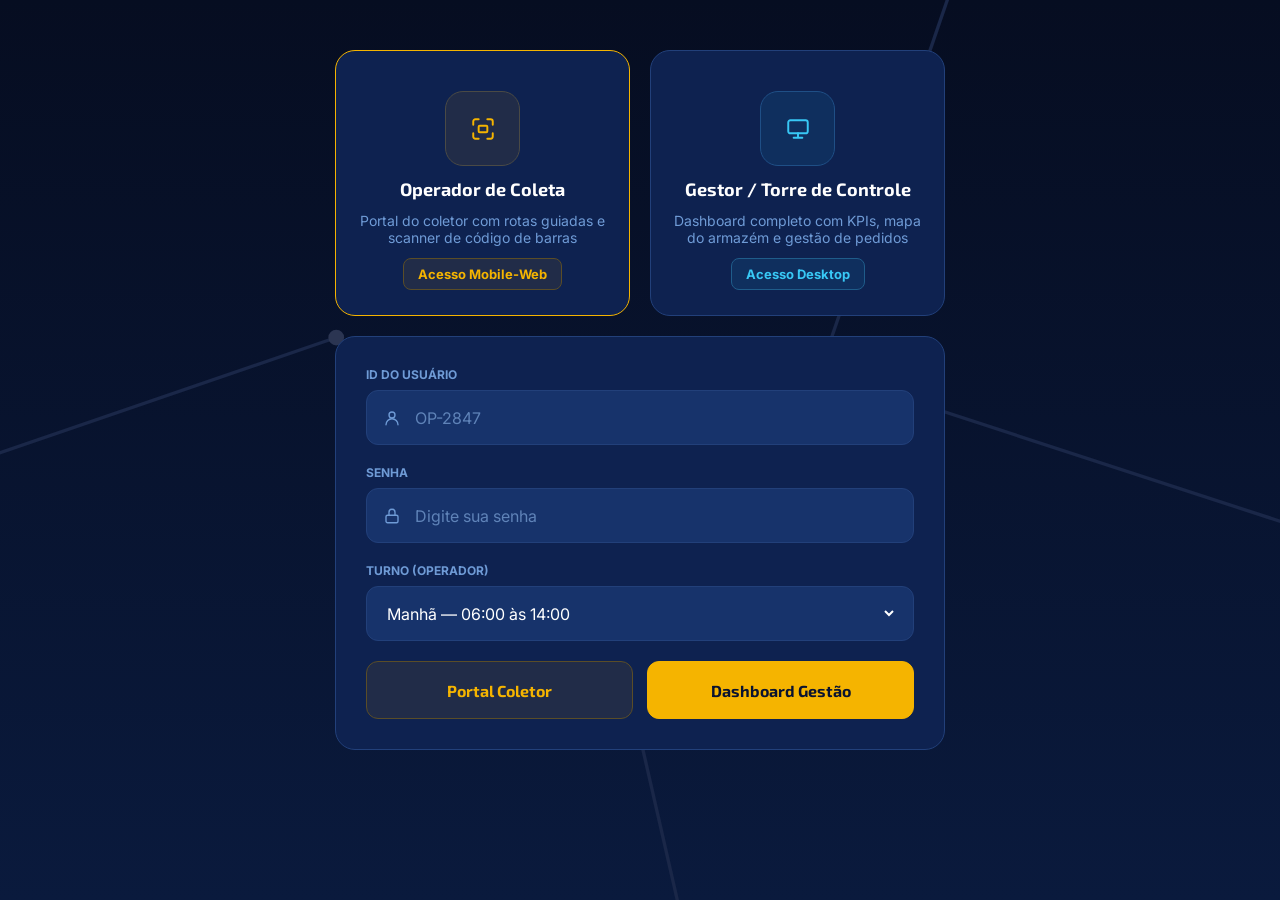
==== catalogo.html @ 90b7bf6c "Telas Co-authored-by: Copilot <223556219+Copilot@users.noreply.github.com>" ====
<!DOCTYPE html>
<html lang="pt-BR">
<head>
  <meta charset="UTF-8">
  <meta name="viewport" content="width=device-width, initial-scale=1">
  <title>Catálogo SKU - SmartPick</title>
  <link href="https://fonts.googleapis.com/css2?family=Exo+2:wght@700;800&family=Inter:wght@400;500;600&family=JetBrains+Mono:wght@400;700&display=swap" rel="stylesheet">
  <link rel="stylesheet" href="catalogo.css">
</head>
<body>

  <aside class="sidebar" id="menu"></aside>

  <div class="principal">

    <header class="topo">
      <h2>Catálogo SKU</h2>
      <div>
        <span id="data"></span>
        <span class="status">● Sistema Ativo</span>
      </div>
    </header>

    <div class="conteudo">

      <section class="lista">
        <div class="lista-topo">
          <h3>Catálogo SKUs <span class="contador" id="contador">8</span></h3>
          <input type="text" id="busca" placeholder="🔍 Buscar SKU...">
        </div>
        <div id="itens"></div>
      </section>

      <section class="detalhe">
        <div class="detalhe-topo">
          <div>
            <p class="codigo" id="d-codigo"></p>
            <h2 id="d-nome"></h2>
            <p class="categoria" id="d-categoria"></p>
          </div>
          <div class="botoes">
            <button class="btn-editar" id="btnEditar">Editar</button>
            <button class="btn-salvar" id="btnSalvar">Salvar</button>
          </div>
        </div>

        <div class="nivel" id="d-nivel"></div>

        <div class="grade">
          <div class="caixa">
            <h4>DIMENSÕES E PESO</h4>
            <div class="medidas">
              <div><b id="d-comp"></b><span>Comprimento</span></div>
              <div><b id="d-larg"></b><span>Largura</span></div>
              <div><b id="d-alt"></b><span>Altura</span></div>
              <div><b id="d-peso"></b><span>Peso</span></div>
            </div>
          </div>

          <div class="caixa">
            <h4>LOCALIZAÇÃO</h4>
            <small>Zona</small>
            <p class="zona" id="d-zona"></p>
            <small>Endereço</small>
            <p class="endereco" id="d-endereco"></p>
            <div class="etiquetas" id="d-etiquetas"></div>
          </div>

          <div class="caixa">
            <h4>CÓDIGO DE BARRAS (EAN-13)</h4>
            <div class="barras" id="d-barras"></div>
            <p class="ean" id="d-ean"></p>
          </div>

          <div class="caixa">
            <h4>NÍVEL DE ESTOQUE</h4>
            <p class="qtd" id="d-qtd"></p>
            <div class="estoque-linha">
              <span>unidades</span>
              <span>Mínimo: <b id="d-min"></b></span>
            </div>
            <div class="barra-fundo"><div class="barra-cheia" id="d-barra"></div></div>
          </div>
        </div>
      </section>
    </div>
  </div>

  <script src="menu.js"></script>
  <script src="catalogo.js"></script>
</body>
</html>
---- catalogo.css ----
* {
  box-sizing: border-box;
  margin: 0;
}

body {
  display: flex;
  height: 100vh;
  overflow: hidden;
  font-family: 'Inter', Arial, sans-serif;
  color: white;
  background: #07102a;
}

button, input {
  font-family: inherit;
}

.sidebar {
  width: 240px;
  display: flex;
  flex-direction: column;
  background: #060d21;
  border-right: 1px solid #1a2d5c;
}

.logo {
  padding: 25px 20px;
  border-bottom: 1px solid #1a2d5c;
}

.logo h1 {
  font-family: 'Exo 2', Arial, sans-serif;
  font-size: 20px;
}

.logo h1 span {
  color: #f5b400;
}

.logo small {
  color: #4a6aa5;
  font-size: 11px;
}

.menu-titulo {
  padding: 20px 20px 10px 20px;
  font-size: 10px;
  letter-spacing: 2px;
  color: #4a6aa5;
}

nav a {
  display: block;
  margin: 4px 10px;
  padding: 12px 14px;
  font-size: 14px;
  color: #8fb0e0;
  text-decoration: none;
  border-radius: 10px;
  border: 1px solid transparent;
}

nav a:hover {
  background: #0e2250;
}

nav a.ativo {
  color: #f5b400;
  background: #2a2a2a;
  border-color: #f5b400;
}

nav a.ativo b {
  float: right;
  font-size: 10px;
}

.usuario {
  display: flex;
  gap: 10px;
  align-items: center;
  margin: auto 20px 0 20px;
  padding-top: 15px;
  border-top: 1px solid #1a2d5c;
}

.avatar {
  width: 34px;
  height: 34px;
  display: flex;
  align-items: center;
  justify-content: center;
  font-weight: bold;
  color: #f5b400;
  background: #2a2a2a;
  border: 1px solid #f5b400;
  border-radius: 50%;
}

.usuario strong {
  display: block;
  font-size: 13px;
}

.usuario small {
  font-size: 11px;
  color: #5b8fd6;
}

.coletores {
  margin: 12px 20px 15px 20px;
  font-size: 11px;
  color: #10d9a0;
}

.principal {
  flex: 1;
  display: flex;
  flex-direction: column;
  min-width: 0;
}

.topo {
  height: 52px;
  display: flex;
  justify-content: space-between;
  align-items: center;
  padding: 0 24px;
  background: #060d21;
  border-bottom: 1px solid #1a2d5c;
}

.topo h2 {
  font-family: 'Exo 2', Arial, sans-serif;
  font-size: 15px;
}

.topo div {
  font-size: 12px;
  color: #6f9bd6;
}

.status {
  margin-left: 12px;
  padding: 5px 10px;
  font-weight: bold;
  font-size: 11px;
  color: #10d9a0;
  background: #0b2b2e;
  border: 1px solid #136b56;
  border-radius: 6px;
}

.conteudo {
  flex: 1;
  display: flex;
  min-height: 0;
}

.lista {
  width: 280px;
  overflow-y: auto;
  background: #08142f;
  border-right: 1px solid #1a2d5c;
}

.lista-topo {
  padding: 22px 16px 16px 16px;
  border-bottom: 1px solid #1a2d5c;
}

.lista-topo h3 {
  margin-bottom: 14px;
  font-family: 'Exo 2', Arial, sans-serif;
  font-size: 15px;
}

.contador {
  float: right;
  padding: 2px 8px;
  font-size: 11px;
  color: #6f9bd6;
  background: #17336b;
  border-radius: 5px;
}

#busca {
  width: 100%;
  height: 36px;
  padding: 0 12px;
  color: white;
  background: #17336b;
  border: 1px solid #22407a;
  border-radius: 8px;
  outline: none;
}

#busca:focus {
  border-color: #f5b400;
}

.item {
  margin: 8px;
  padding: 12px;
  cursor: pointer;
  border: 1px solid transparent;
  border-radius: 10px;
}

.item:hover {
  background: #0e2250;
}

.item.ativo {
  background: #0e2250;
  border-color: #f5b400;
}

.item-linha {
  display: flex;
  justify-content: space-between;
  align-items: center;
}

.item-cod {
  font-family: 'JetBrains Mono', monospace;
  font-size: 11px;
  color: #5b8fd6;
}

.item.ativo .item-cod {
  color: #f5b400;
}

.item-nome {
  margin: 5px 0 3px 0;
  font-size: 13px;
  font-weight: bold;
}

.item-cat {
  font-size: 11px;
  color: #5b8fd6;
}

.selo {
  margin-left: 4px;
  padding: 2px 6px;
  font-size: 10px;
  font-weight: bold;
  border-radius: 4px;
}

.selo-GROUND {
  color: #10d9a0;
  background: #0b2b2e;
}

.selo-HIGH {
  color: #ff9a3c;
  background: #2e2218;
}

.selo-BAIXO {
  color: #ff4d6d;
  background: #3a1426;
}

.detalhe {
  flex: 1;
  overflow-y: auto;
  padding: 24px 28px;
  background: linear-gradient(#07102a, #0a1a3d);
}

.detalhe-topo {
  display: flex;
  justify-content: space-between;
}

.codigo {
  font-family: 'JetBrains Mono', monospace;
  font-size: 13px;
  color: #f5b400;
}

.detalhe h2 {
  margin: 8px 0;
  font-family: 'Exo 2', Arial, sans-serif;
  font-size: 24px;
}

.categoria {
  font-size: 14px;
  color: #6f9bd6;
}

.botoes button {
  height: 36px;
  padding: 0 18px;
  margin-left: 8px;
  font-weight: bold;
  font-size: 13px;
  cursor: pointer;
  border-radius: 8px;
}

.btn-editar {
  color: #8fb0e0;
  background: #0e2250;
  border: 1px solid #22407a;
}

.btn-salvar {
  color: #0a1330;
  background: #f5b400;
  border: 1px solid #f5b400;
}

.botoes button:hover {
  opacity: 0.85;
}

.nivel {
  display: inline-block;
  margin: 20px 0;
  padding: 10px 16px;
  font-size: 13px;
  border-radius: 8px;
  border: 1px solid;
}

.nivel small {
  display: block;
  margin-top: 2px;
  font-size: 11px;
}

.nivel-GROUND {
  color: #10d9a0;
  background: #0b2b2e;
  border-color: #136b56;
}

.nivel-HIGH {
  color: #ff9a3c;
  background: #2e2218;
  border-color: #7a4a1a;
}

.grade {
  display: grid;
  grid-template-columns: 1fr 1fr;
  gap: 16px;
}

.caixa {
  padding: 20px;
  background: #0e2250;
  border: 1px solid #22407a;
  border-radius: 12px;
}

.caixa h4 {
  margin-bottom: 16px;
  font-size: 11px;
  letter-spacing: 2px;
  color: #6f9bd6;
}

.caixa small {
  font-size: 11px;
  color: #5b8fd6;
}

.medidas {
  display: grid;
  grid-template-columns: 1fr 1fr;
  gap: 8px;
}

.medidas div {
  padding: 14px;
  background: #17336b;
  border-radius: 8px;
}

.medidas b {
  display: block;
  font-family: 'Exo 2', Arial, sans-serif;
  font-size: 17px;
}

.medidas span {
  font-size: 11px;
  color: #6f9bd6;
}

.zona {
  margin: 4px 0 14px 0;
  font-family: 'Exo 2', Arial, sans-serif;
  font-size: 22px;
  font-weight: bold;
  color: #f5b400;
}

.endereco {
  margin-top: 4px;
  font-family: 'JetBrains Mono', monospace;
  font-size: 18px;
  font-weight: bold;
}

.etiquetas {
  margin-top: 14px;
}

.etiquetas span {
  display: inline-block;
  margin-right: 6px;
  padding: 5px 9px;
  font-size: 11px;
  color: #6f9bd6;
  background: #17336b;
  border-radius: 5px;
}

.etiquetas b {
  color: white;
}

.barras {
  display: flex;
  justify-content: center;
  align-items: flex-end;
  height: 40px;
  margin-top: 10px;
}

.barras i {
  display: block;
  height: 100%;
  background: white;
}

.ean {
  margin-top: 8px;
  text-align: center;
  font-family: 'JetBrains Mono', monospace;
  font-size: 12px;
  letter-spacing: 3px;
  color: #6f9bd6;
}

.qtd {
  font-family: 'Exo 2', Arial, sans-serif;
  font-size: 44px;
  font-weight: 800;
  color: #10d9a0;
}

.qtd.baixo {
  color: #ff4d6d;
}

.estoque-linha {
  display: flex;
  justify-content: space-between;
  margin: 4px 0 8px 0;
  font-size: 12px;
  color: #6f9bd6;
}

.estoque-linha b {
  color: white;
}

.barra-fundo {
  height: 6px;
  background: #17336b;
  border-radius: 3px;
}

.barra-cheia {
  height: 100%;
  background: #10d9a0;
  border-radius: 3px;
}

.barra-cheia.baixo {
  background: #ff4d6d;
}

@media (max-width: 900px) {
  body {
    height: auto;
    overflow: auto;
    flex-direction: column;
  }
  .sidebar, .lista {
    width: 100%;
  }
  .conteudo {
    flex-direction: column;
  }
  .grade {
    grid-template-columns: 1fr;
  }
}

.sair {
  margin: 0 20px 20px 20px;
  font-size: 12px;
  color: #6f9bd6;
  text-decoration: none;
}

.sair:hover {
  color: #ff8a8a;
}
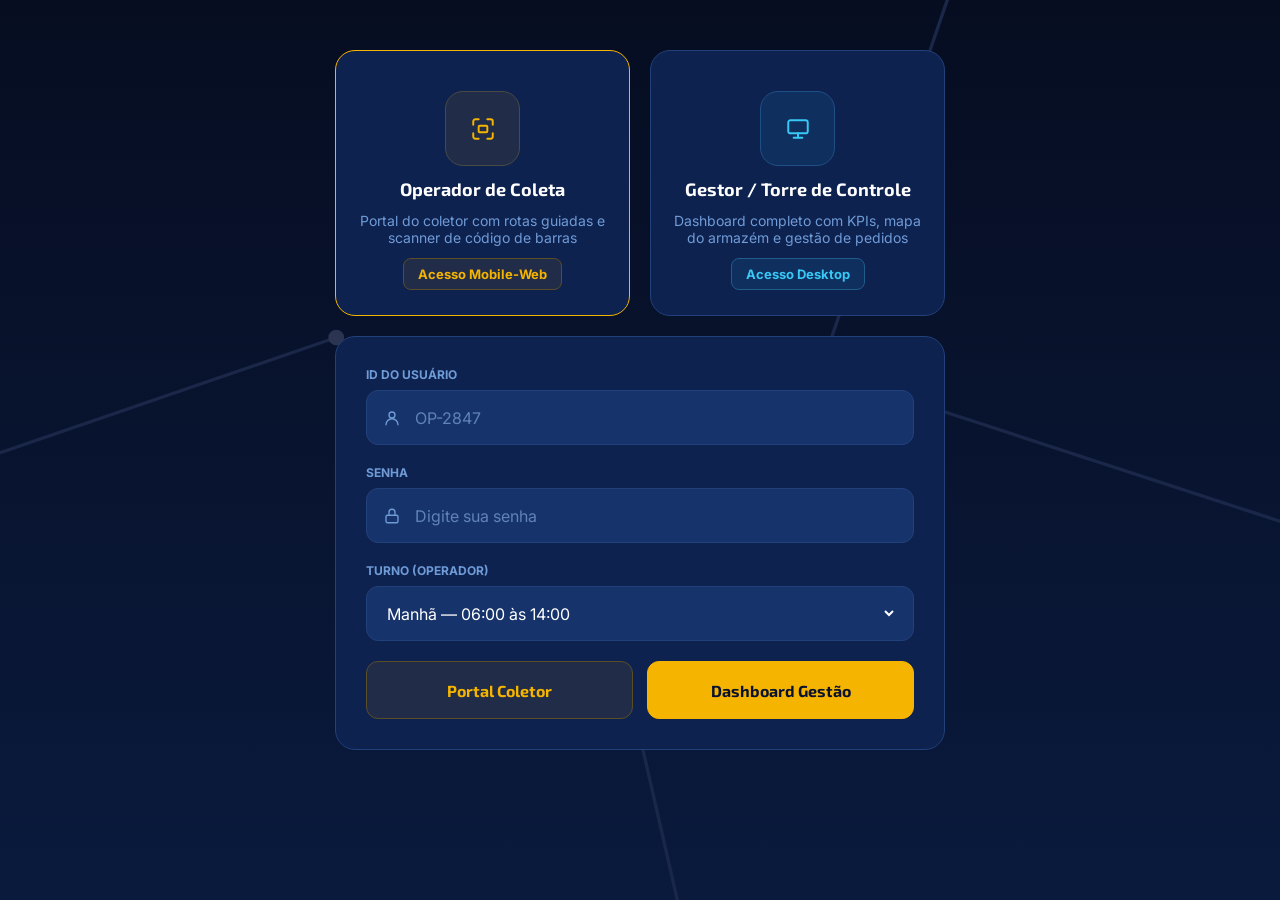
==== commit 500afcf4: "Liga login, catálogo, pedidos e overview com a API" ====
--- a/catalogo.html
+++ b/catalogo.html
@@ -6,6 +6,7 @@
   <title>Catálogo SKU - SmartPick</title>
   <link href="https://fonts.googleapis.com/css2?family=Exo+2:wght@700;800&family=Inter:wght@400;500;600&family=JetBrains+Mono:wght@400;700&display=swap" rel="stylesheet">
   <link rel="stylesheet" href="catalogo.css">
+  <link rel="stylesheet" href="modal.css">
 </head>
 <body>
 
@@ -39,8 +40,9 @@
             <p class="categoria" id="d-categoria"></p>
           </div>
           <div class="botoes">
+            <button class="btn-editar" id="btnExcluir">Excluir</button>
             <button class="btn-editar" id="btnEditar">Editar</button>
-            <button class="btn-salvar" id="btnSalvar">Salvar</button>
+            <button class="btn-salvar" id="btnNovo">+ Novo</button>
           </div>
         </div>
 
@@ -86,6 +88,30 @@
     </div>
   </div>
 
+  <div class="modal-fundo" id="modalFundo" hidden>
+    <form class="modal" id="formProduto" novalidate>
+      <h3 id="modalTitulo">Editar produto</h3>
+      <div class="modal-grade">
+        <div><label for="f-codigo">Código (SKU)</label><input id="f-codigo" maxlength="20"></div>
+        <div><label for="f-categoria">Categoria</label><input id="f-categoria" maxlength="50"></div>
+        <div class="inteiro"><label for="f-descricao">Nome</label><input id="f-descricao" maxlength="100"></div>
+        <div><label for="f-quantidade">Quantidade</label><input id="f-quantidade" type="number" min="0"></div>
+        <div><label for="f-minimo">Estoque mínimo</label><input id="f-minimo" type="number" min="0"></div>
+        <div><label for="f-peso">Peso (kg)</label><input id="f-peso" type="number" step="0.01" min="0"></div>
+        <div><label for="f-ean">EAN (13 números)</label><input id="f-ean" maxlength="13"></div>
+        <div><label for="f-comp">Comprimento (cm)</label><input id="f-comp" type="number" step="0.01" min="0"></div>
+        <div><label for="f-larg">Largura (cm)</label><input id="f-larg" type="number" step="0.01" min="0"></div>
+        <div><label for="f-alt">Altura (cm)</label><input id="f-alt" type="number" step="0.01" min="0"></div>
+      </div>
+      <p class="modal-erro" id="modalErro" hidden></p>
+      <div class="modal-botoes">
+        <span class="espaco"></span>
+        <button type="button" class="btn-modal-cancelar" id="btnCancelar">Cancelar</button>
+        <button type="submit" class="btn-modal-salvar">Salvar</button>
+      </div>
+    </form>
+  </div>
+
   <script src="menu.js"></script>
   <script src="catalogo.js"></script>
 </body>
--- a/modal.css
+++ b/modal.css
@@ -0,0 +1,22 @@
+.modal-fundo { position: fixed; inset: 0; z-index: 10; display: flex; align-items: center; justify-content: center; padding: 16px; background: rgba(3, 8, 22, 0.75); }
+.modal-fundo[hidden] { display: none; }
+.modal { width: 100%; max-width: 560px; max-height: 90vh; overflow-y: auto; padding: 24px; color: white; background: #0e2250; border: 1px solid #22407a; border-radius: 14px; }
+.modal h3 { margin-bottom: 18px; font-family: 'Exo 2', Arial, sans-serif; font-size: 20px; }
+.modal-grade { display: grid; grid-template-columns: 1fr 1fr; gap: 14px; }
+.modal-grade .inteiro { grid-column: 1 / -1; }
+.modal label { display: block; margin-bottom: 6px; font-size: 11px; letter-spacing: 1px; color: #6f9bd6; text-transform: uppercase; }
+.modal input, .modal select { width: 100%; height: 40px; padding: 0 12px; font-family: inherit; font-size: 14px; color: white; background: #0a1a3d; border: 1px solid #22407a; border-radius: 8px; outline: none; }
+.modal input:focus, .modal select:focus { border-color: #f5b400; }
+.modal-erro { margin-top: 14px; font-size: 13px; color: #ff8a8a; }
+.modal-botoes { display: flex; gap: 8px; margin-top: 22px; }
+.modal-botoes button { height: 38px; padding: 0 18px; font-family: inherit; font-weight: bold; font-size: 13px; cursor: pointer; border-radius: 8px; }
+.modal-botoes .espaco { flex: 1; }
+.btn-modal-salvar { color: #0a1330; background: #f5b400; border: 1px solid #f5b400; }
+.btn-modal-cancelar { color: #8fb0e0; background: #0a1a3d; border: 1px solid #22407a; }
+.btn-modal-excluir { color: #ff8a8a; background: #2a1020; border: 1px solid #7a2238; }
+.modal-botoes button:hover { opacity: 0.85; }
+
+@media (max-width: 600px) {
+  .modal-grade { grid-template-columns: 1fr; }
+  .modal-botoes { flex-wrap: wrap; }
+}
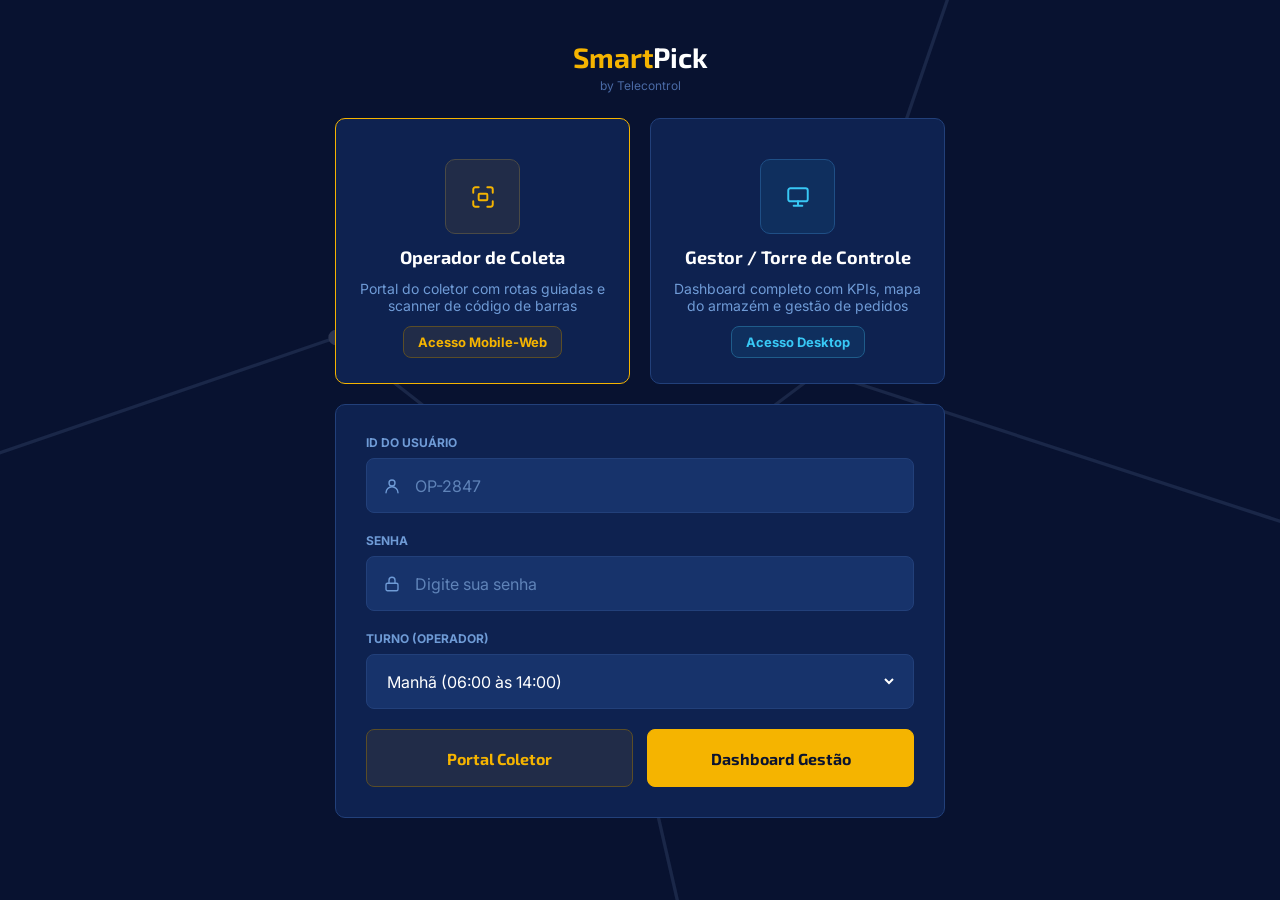
==== commit a1c4e70e: "Adiciona o Portal do Coletor e refaz o mapa do armazém" ====
--- a/catalogo.html
+++ b/catalogo.html
@@ -18,7 +18,7 @@
       <h2>Catálogo SKU</h2>
       <div>
         <span id="data"></span>
-        <span class="status">● Sistema Ativo</span>
+        <span class="status">Sistema ativo</span>
       </div>
     </header>
 
@@ -27,7 +27,7 @@
       <section class="lista">
         <div class="lista-topo">
           <h3>Catálogo SKUs <span class="contador" id="contador">8</span></h3>
-          <input type="text" id="busca" placeholder="🔍 Buscar SKU...">
+          <input type="text" id="busca" placeholder="Buscar SKU...">
         </div>
         <div id="itens"></div>
       </section>
@@ -42,6 +42,7 @@
           <div class="botoes">
             <button class="btn-editar" id="btnExcluir">Excluir</button>
             <button class="btn-editar" id="btnEditar">Editar</button>
+            <button class="btn-editar" id="btnArmazenar" hidden>Armazenar</button>
             <button class="btn-salvar" id="btnNovo">+ Novo</button>
           </div>
         </div>
@@ -112,6 +113,29 @@
     </form>
   </div>
 
+  <div class="modal-fundo" id="modalArmazenar" hidden>
+    <form class="modal" id="formArmazenar" novalidate>
+      <h3 id="armazenarTitulo">Armazenar caixa</h3>
+      <div class="modal-grade">
+        <div><label for="a-nivel">Nível</label>
+          <select id="a-nivel">
+            <option value="">Todos</option>
+            <option value="1">1 (chão)</option>
+            <option value="2">2</option>
+            <option value="3">3 (alto)</option>
+          </select>
+        </div>
+        <div><label for="a-posicao">Posição livre</label><select id="a-posicao"></select></div>
+      </div>
+      <p class="modal-erro" id="armazenarErro" hidden></p>
+      <div class="modal-botoes">
+        <span class="espaco"></span>
+        <button type="button" class="btn-modal-cancelar" id="btnCancelarArmazenar">Cancelar</button>
+        <button type="submit" class="btn-modal-salvar">Armazenar</button>
+      </div>
+    </form>
+  </div>
+
   <script src="menu.js"></script>
   <script src="catalogo.js"></script>
 </body>
--- a/catalogo.css
+++ b/catalogo.css
@@ -46,19 +46,20 @@
 .menu-titulo {
   padding: 20px 20px 10px 20px;
   font-size: 10px;
-  letter-spacing: 2px;
+  letter-spacing: 1px;
   color: #4a6aa5;
 }
 
 nav a {
-  display: block;
-  margin: 4px 10px;
-  padding: 12px 14px;
+  display: flex;
+  align-items: center;
+  gap: 10px;
+  margin: 2px 10px;
+  padding: 10px 14px;
   font-size: 14px;
   color: #8fb0e0;
   text-decoration: none;
-  border-radius: 10px;
-  border: 1px solid transparent;
+  border-radius: 6px;
 }
 
 nav a:hover {
@@ -66,14 +67,13 @@
 }
 
 nav a.ativo {
+  color: white;
+  background: #0e2250;
+  box-shadow: inset 3px 0 0 #f5b400;
+}
+
+nav a.ativo svg {
   color: #f5b400;
-  background: #2a2a2a;
-  border-color: #f5b400;
-}
-
-nav a.ativo b {
-  float: right;
-  font-size: 10px;
 }
 
 .usuario {
@@ -93,8 +93,7 @@
   justify-content: center;
   font-weight: bold;
   color: #f5b400;
-  background: #2a2a2a;
-  border: 1px solid #f5b400;
+  background: #17336b;
   border-radius: 50%;
 }
 
@@ -111,7 +110,18 @@
 .coletores {
   margin: 12px 20px 15px 20px;
   font-size: 11px;
-  color: #10d9a0;
+  color: #8fb0e0;
+}
+
+.coletores::before, .status::before {
+  content: '';
+  display: inline-block;
+  width: 6px;
+  height: 6px;
+  margin-right: 6px;
+  vertical-align: middle;
+  background: #10d9a0;
+  border-radius: 50%;
 }
 
 .principal {
@@ -142,14 +152,9 @@
 }
 
 .status {
-  margin-left: 12px;
-  padding: 5px 10px;
-  font-weight: bold;
-  font-size: 11px;
-  color: #10d9a0;
-  background: #0b2b2e;
-  border: 1px solid #136b56;
-  border-radius: 6px;
+  margin-left: 16px;
+  font-size: 12px;
+  color: #8fb0e0;
 }
 
 .conteudo {
@@ -205,7 +210,7 @@
   padding: 12px;
   cursor: pointer;
   border: 1px solid transparent;
-  border-radius: 10px;
+  border-radius: 6px;
 }
 
 .item:hover {
@@ -271,7 +276,7 @@
   flex: 1;
   overflow-y: auto;
   padding: 24px 28px;
-  background: linear-gradient(#07102a, #0a1a3d);
+  background: #081230;
 }
 
 .detalhe-topo {
@@ -303,7 +308,7 @@
   font-weight: bold;
   font-size: 13px;
   cursor: pointer;
-  border-radius: 8px;
+  border-radius: 6px;
 }
 
 .btn-editar {
@@ -359,13 +364,13 @@
   padding: 20px;
   background: #0e2250;
   border: 1px solid #22407a;
-  border-radius: 12px;
+  border-radius: 8px;
 }
 
 .caixa h4 {
   margin-bottom: 16px;
   font-size: 11px;
-  letter-spacing: 2px;
+  letter-spacing: 1px;
   color: #6f9bd6;
 }
 
@@ -510,6 +515,9 @@
 }
 
 .sair {
+  display: flex;
+  align-items: center;
+  gap: 8px;
   margin: 0 20px 20px 20px;
   font-size: 12px;
   color: #6f9bd6;
--- a/modal.css
+++ b/modal.css
@@ -1,15 +1,15 @@
 .modal-fundo { position: fixed; inset: 0; z-index: 10; display: flex; align-items: center; justify-content: center; padding: 16px; background: rgba(3, 8, 22, 0.75); }
 .modal-fundo[hidden] { display: none; }
-.modal { width: 100%; max-width: 560px; max-height: 90vh; overflow-y: auto; padding: 24px; color: white; background: #0e2250; border: 1px solid #22407a; border-radius: 14px; }
+.modal { width: 100%; max-width: 560px; max-height: 90vh; overflow-y: auto; padding: 24px; color: white; background: #0e2250; border: 1px solid #22407a; border-radius: 8px; }
 .modal h3 { margin-bottom: 18px; font-family: 'Exo 2', Arial, sans-serif; font-size: 20px; }
 .modal-grade { display: grid; grid-template-columns: 1fr 1fr; gap: 14px; }
 .modal-grade .inteiro { grid-column: 1 / -1; }
-.modal label { display: block; margin-bottom: 6px; font-size: 11px; letter-spacing: 1px; color: #6f9bd6; text-transform: uppercase; }
+.modal label { display: block; margin-bottom: 6px; font-size: 12px; color: #8fb0e0; }
 .modal input, .modal select { width: 100%; height: 40px; padding: 0 12px; font-family: inherit; font-size: 14px; color: white; background: #0a1a3d; border: 1px solid #22407a; border-radius: 8px; outline: none; }
 .modal input:focus, .modal select:focus { border-color: #f5b400; }
 .modal-erro { margin-top: 14px; font-size: 13px; color: #ff8a8a; }
 .modal-botoes { display: flex; gap: 8px; margin-top: 22px; }
-.modal-botoes button { height: 38px; padding: 0 18px; font-family: inherit; font-weight: bold; font-size: 13px; cursor: pointer; border-radius: 8px; }
+.modal-botoes button { height: 38px; padding: 0 18px; font-family: inherit; font-weight: bold; font-size: 13px; cursor: pointer; border-radius: 6px; }
 .modal-botoes .espaco { flex: 1; }
 .btn-modal-salvar { color: #0a1330; background: #f5b400; border: 1px solid #f5b400; }
 .btn-modal-cancelar { color: #8fb0e0; background: #0a1a3d; border: 1px solid #22407a; }
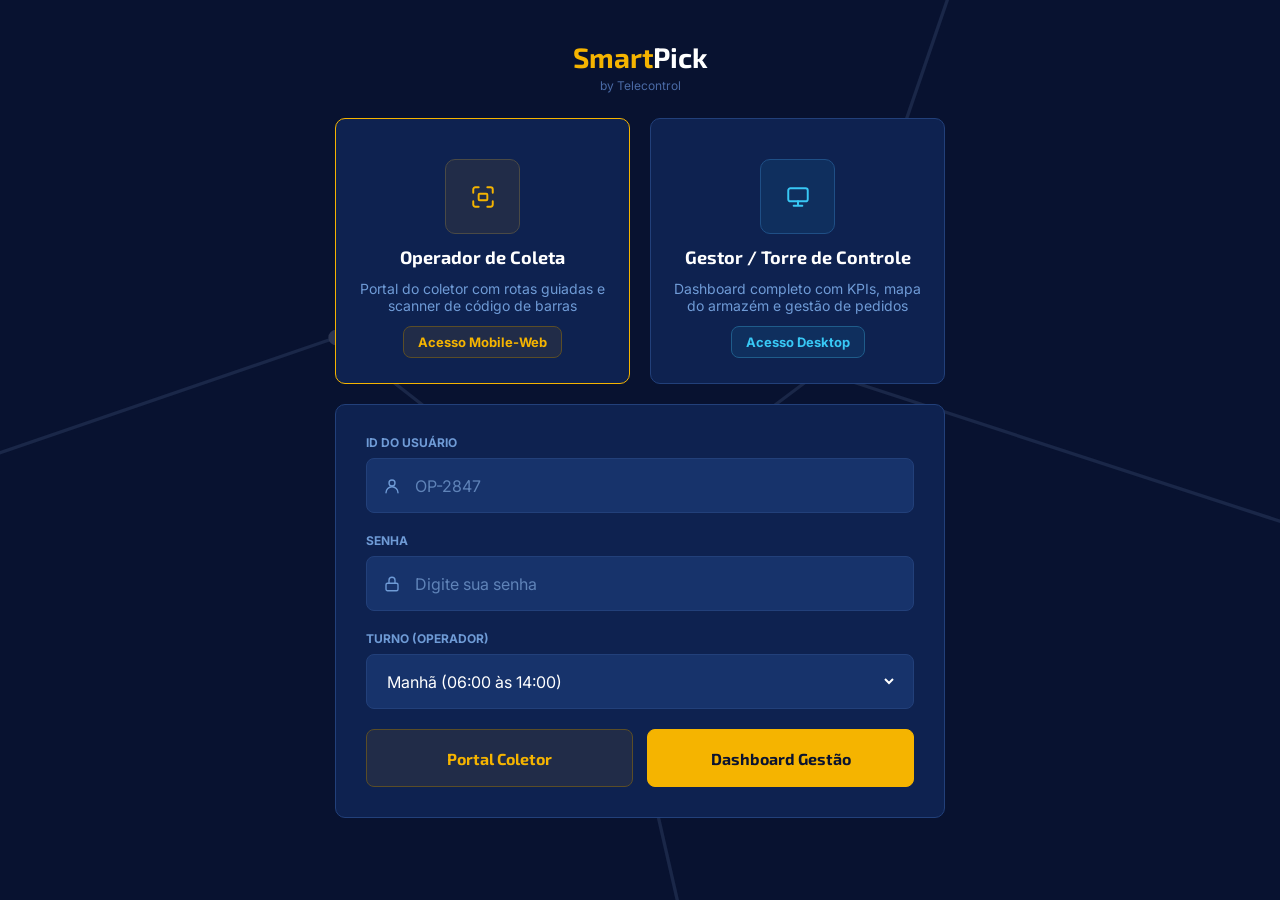
==== commit ea970e97: "Adiciona filtros, páginas e troca de prateleira no catálogo" ====
--- a/catalogo.html
+++ b/catalogo.html
@@ -26,10 +26,16 @@
 
       <section class="lista">
         <div class="lista-topo">
-          <h3>Catálogo SKUs <span class="contador" id="contador">8</span></h3>
-          <input type="text" id="busca" placeholder="Buscar SKU...">
+          <h3>Catálogo SKUs <span class="contador" id="contador"></span></h3>
+          <input type="text" id="busca" placeholder="Buscar código, nome ou categoria...">
+          <div class="filtros" id="filtros"></div>
         </div>
         <div id="itens"></div>
+        <div class="paginas">
+          <button id="btnAnterior" onclick="mudarPagina(-1)">Anterior</button>
+          <span id="pagina"></span>
+          <button id="btnProxima" onclick="mudarPagina(1)">Próxima</button>
+        </div>
       </section>
 
       <section class="detalhe">
@@ -42,7 +48,7 @@
           <div class="botoes">
             <button class="btn-editar" id="btnExcluir">Excluir</button>
             <button class="btn-editar" id="btnEditar">Editar</button>
-            <button class="btn-editar" id="btnArmazenar" hidden>Armazenar</button>
+            <button class="btn-editar" id="btnPrateleira">Prateleira</button>
             <button class="btn-salvar" id="btnNovo">+ Novo</button>
           </div>
         </div>
@@ -108,30 +114,29 @@
       <div class="modal-botoes">
         <span class="espaco"></span>
         <button type="button" class="btn-modal-cancelar" id="btnCancelar">Cancelar</button>
-        <button type="submit" class="btn-modal-salvar">Salvar</button>
+        <button type="submit" class="btn-modal-salvar" id="btnSalvarProduto">Salvar</button>
       </div>
     </form>
   </div>
 
-  <div class="modal-fundo" id="modalArmazenar" hidden>
-    <form class="modal" id="formArmazenar" novalidate>
-      <h3 id="armazenarTitulo">Armazenar caixa</h3>
+  <!-- Prateleira do produto: associar, mudar ou deixar sem -->
+  <div class="modal-fundo" id="modalPrateleira" hidden>
+    <form class="modal" id="formPrateleira" novalidate>
+      <h3 id="prateleiraTitulo"></h3>
+      <p class="modal-texto" id="prateleiraAtual"></p>
       <div class="modal-grade">
-        <div><label for="a-nivel">Nível</label>
-          <select id="a-nivel">
-            <option value="">Todos</option>
-            <option value="1">1 (chão)</option>
-            <option value="2">2</option>
-            <option value="3">3 (alto)</option>
-          </select>
-        </div>
-        <div><label for="a-posicao">Posição livre</label><select id="a-posicao"></select></div>
+        <div><label for="a-prateleira">Prateleira</label><select id="a-prateleira"></select></div>
+        <div><label for="a-zona">Zona</label><input id="a-zona" disabled></div>
+        <div><label for="a-nivel">Nível</label><select id="a-nivel"></select></div>
+        <div><label for="a-posicao">Posição</label><select id="a-posicao"></select></div>
       </div>
-      <p class="modal-erro" id="armazenarErro" hidden></p>
+      <p class="modal-texto novo-endereco" id="a-endereco"></p>
+      <p class="modal-erro" id="prateleiraErro" hidden></p>
       <div class="modal-botoes">
+        <button type="button" class="btn-modal-excluir" id="btnSemPrateleira">Deixar sem prateleira</button>
         <span class="espaco"></span>
-        <button type="button" class="btn-modal-cancelar" id="btnCancelarArmazenar">Cancelar</button>
-        <button type="submit" class="btn-modal-salvar">Armazenar</button>
+        <button type="button" class="btn-modal-cancelar" id="btnCancelarPrateleira">Cancelar</button>
+        <button type="submit" class="btn-modal-salvar">Salvar</button>
       </div>
     </form>
   </div>
--- a/catalogo.css
+++ b/catalogo.css
@@ -164,10 +164,16 @@
 }
 
 .lista {
-  width: 280px;
-  overflow-y: auto;
+  width: 340px;
+  display: flex;
+  flex-direction: column;
   background: #08142f;
   border-right: 1px solid #1a2d5c;
+}
+
+#itens {
+  flex: 1;
+  overflow-y: auto;
 }
 
 .lista-topo {
@@ -527,3 +533,104 @@
 .sair:hover {
   color: #ff8a8a;
 }
+
+/* Filtro por prateleira, páginas da lista e janela de prateleira */
+.filtros {
+  display: flex;
+  flex-wrap: wrap;
+  gap: 6px;
+  margin-top: 12px;
+}
+
+.filtros button {
+  height: 28px;
+  padding: 0 10px;
+  font-size: 12px;
+  font-weight: bold;
+  cursor: pointer;
+  color: #8fb0e0;
+  background: #0e2250;
+  border: 1px solid #22407a;
+  border-radius: 6px;
+}
+
+.filtros button:hover {
+  color: white;
+}
+
+.filtros button.ativo {
+  color: #f5b400;
+  border-color: #f5b400;
+}
+
+.filtros button.sem {
+  color: #ff9a3c;
+}
+
+.filtros button.sem.ativo {
+  border-color: #ff9a3c;
+}
+
+.paginas {
+  display: flex;
+  justify-content: space-between;
+  align-items: center;
+  padding: 12px 16px;
+  font-size: 12px;
+  color: #6f9bd6;
+  border-top: 1px solid #1a2d5c;
+}
+
+.paginas button {
+  height: 30px;
+  padding: 0 12px;
+  font-size: 12px;
+  font-weight: bold;
+  cursor: pointer;
+  color: #8fb0e0;
+  background: #0e2250;
+  border: 1px solid #22407a;
+  border-radius: 6px;
+}
+
+.paginas button:disabled {
+  opacity: 0.4;
+  cursor: default;
+}
+
+.lista-vazia {
+  padding: 20px 16px;
+  font-size: 13px;
+  color: #6f9bd6;
+}
+
+.selo-SEM {
+  color: #ff9a3c;
+  background: #2e2218;
+}
+
+.nivel-SEM {
+  color: #ff9a3c;
+  background: #2e2218;
+  border-color: #7a4a1a;
+}
+
+.modal-texto {
+  margin-bottom: 16px;
+  font-size: 13px;
+  line-height: 1.5;
+  color: #8fb0e0;
+}
+
+.modal-texto b {
+  color: white;
+}
+
+.novo-endereco {
+  margin: 16px 0 0 0;
+}
+
+.modal input:disabled {
+  color: #8fb0e0;
+  opacity: 1;
+}
